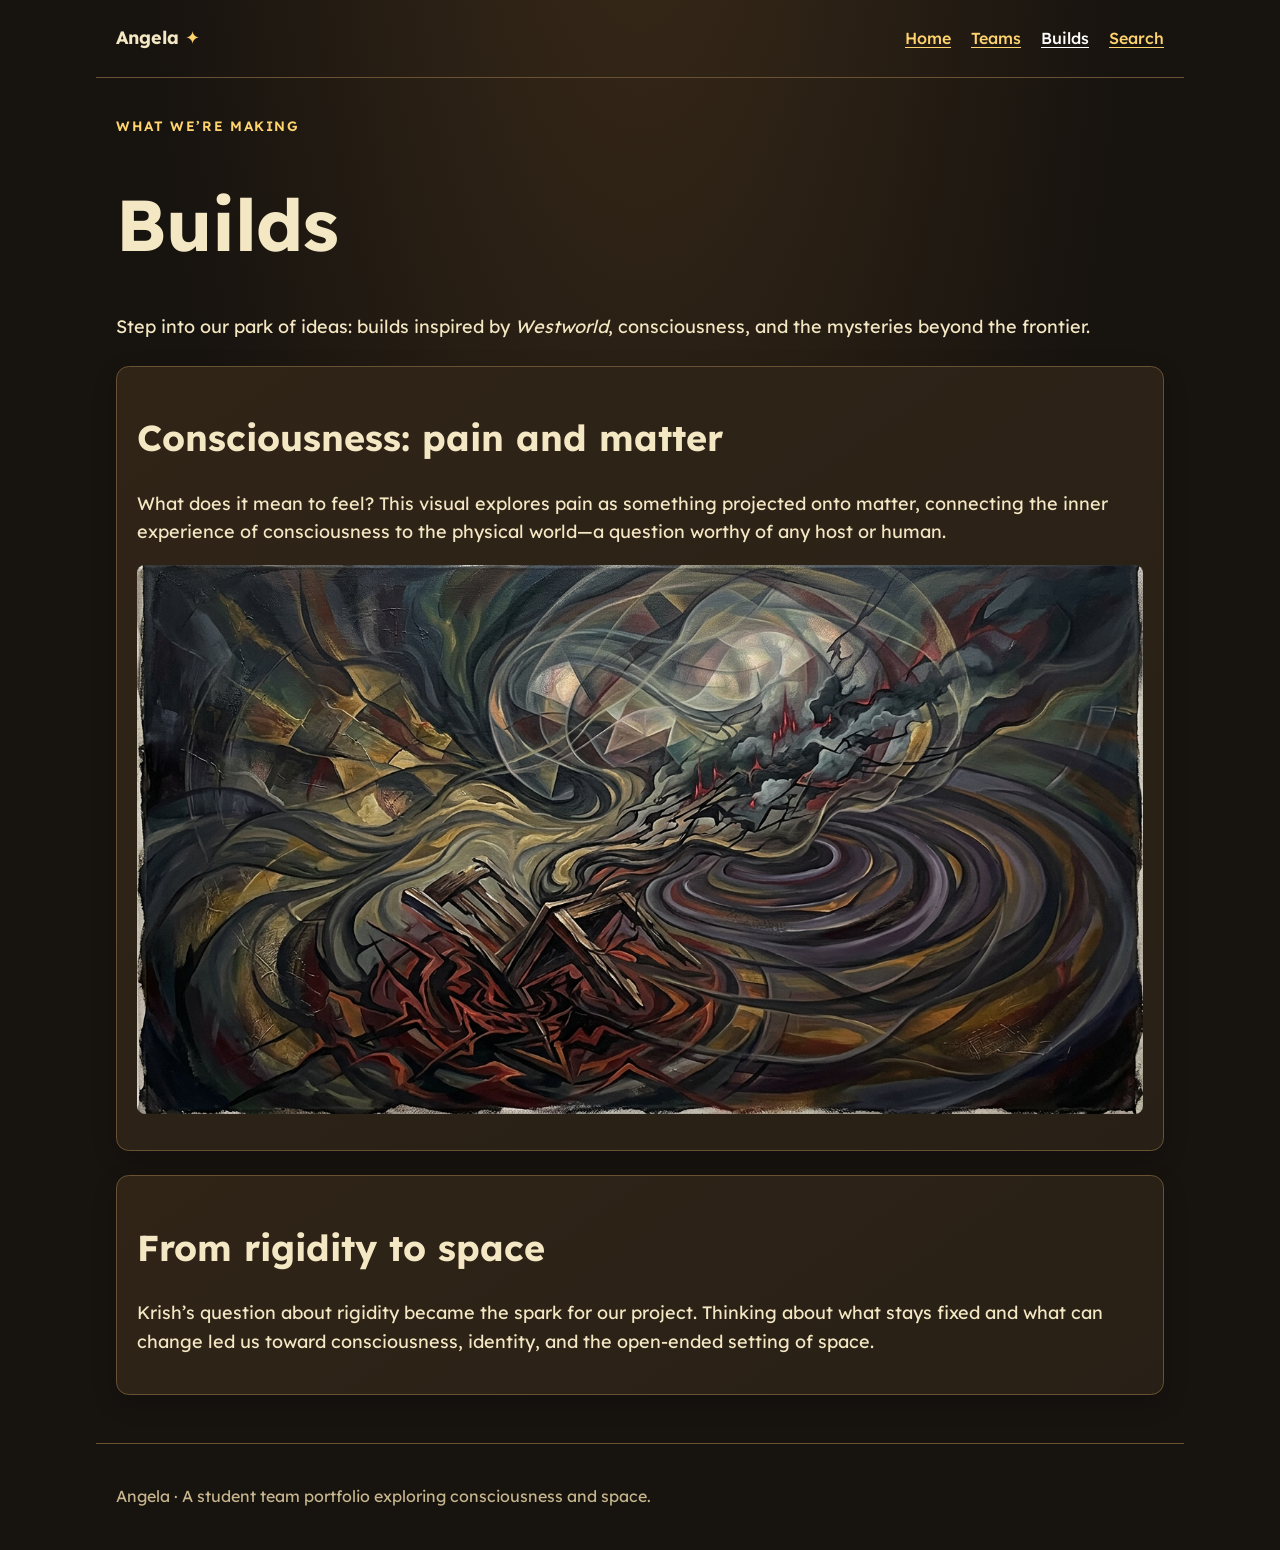
==== builds.html @ 17fda80f "Agent: update builds.html" ====
<!DOCTYPE html>
<html lang="en">
<head>
  <meta charset="utf-8">
  <meta name="viewport" content="width=device-width, initial-scale=1">
  <link rel="preconnect" href="https://fonts.googleapis.com">
  <link rel="preconnect" href="https://fonts.gstatic.com" crossorigin>
  <link href="https://fonts.googleapis.com/css2?family=Lexend:wght@400;500;600;700&display=swap" rel="stylesheet">
  <title>Builds — Angela</title>
  <link rel="stylesheet" href="styles.css">
</head>
<body>
  <a class="skip-link" href="#main">Skip to main content</a>
  <header class="site-header">
    <p class="site-title"><a href="index.html">Angela <span aria-hidden="true">✦</span></a></p>
    <nav aria-label="Main"><ul>
      <li><a href="index.html">Home</a></li>
      <li><a href="teams.html">Teams</a></li>
      <li><a href="builds.html" aria-current="page">Builds</a></li>
      <li><a href="search.html">Search</a></li>
    </ul></nav>
  </header>
  <main id="main">
    <p class="eyebrow">What we’re making</p>
    <h1>Builds</h1>
    <p>Step into our park of ideas: builds inspired by <em>Westworld</em>, consciousness, and the mysteries beyond the frontier.</p>
    <article class="content-card">
      <h2>Consciousness: pain and matter</h2>
      <p>What does it mean to feel? This visual explores pain as something projected onto matter, connecting the inner experience of consciousness to the physical world—a question worthy of any host or human.</p>
      <img src="images/Firefly_Gemini_Flash_Create_an_image_of_consciousness_that_illustrates_pain_being_projected_onto_the_mater_796284-3.png" alt="Abstract artwork illustrating consciousness and pain projected onto matter">
    </article>
    <article class="content-card">
      <h2>From rigidity to space</h2>
      <p>Krish’s question about rigidity became the spark for our project. Thinking about what stays fixed and what can change led us toward consciousness, identity, and the open-ended setting of space.</p>
    </article>
  </main>
  <footer class="site-footer"><p>Angela · A student team portfolio exploring consciousness and space.</p></footer>
</body>
</html>
---- styles.css ----
:root {
  --text: #f4e7c3;
  --muted: #c6b58d;
  --background: #17130f;
  --surface: #282016;
  --accent: #ffd36e;
  --border: #695133;
  --max-width: 68rem;
}

*,
*::before,
*::after {
  box-sizing: border-box;
}

body {
  margin: 0;
  font-family: "Lexend", system-ui, -apple-system, "Segoe UI", Roboto, sans-serif;
  font-size: 1.125rem;
  line-height: 1.6;
  color: var(--text);
  background: radial-gradient(ellipse at 50% -20%, #3b2b19 0, transparent 55%), var(--background);
}

.site-header,
main,
.site-footer {
  max-width: var(--max-width);
  margin: 0 auto;
  padding: 1.5rem 1.25rem;
}

.site-header {
  display: flex;
  flex-wrap: wrap;
  align-items: baseline;
  justify-content: space-between;
  gap: 1rem;
  border-bottom: 1px solid var(--border);
}

.site-title {
  margin: 0;
  font-weight: 700;
}

.site-title a {
  color: inherit;
  text-decoration: none;
}

.site-title a span {
  color: var(--accent);
}

nav ul {
  display: flex;
  flex-wrap: wrap;
  gap: 1.25rem;
  margin: 0;
  padding: 0;
  list-style: none;
}

a {
  color: var(--accent);
}

nav a {
  font-size: 1rem;
  font-weight: 500;
  text-decoration-thickness: 0.08em;
  text-underline-offset: 0.2em;
}

nav a[aria-current="page"] {
  color: #fff;
  text-decoration: underline;
}

a:focus-visible {
  outline: 3px solid var(--accent);
  outline-offset: 2px;
}

h1 {
  font-size: clamp(2.25rem, 6vw, 4.5rem);
  line-height: 1.1;
}

h2 {
  font-size: clamp(1.5rem, 3vw, 2.25rem);
  line-height: 1.2;
}

.hero {
  position: relative;
  isolation: isolate;
  overflow: hidden;
  margin: 1rem 0 3rem;
  padding: clamp(2rem, 8vw, 6rem) clamp(1.5rem, 6vw, 5rem);
  border: 1px solid #94703d;
  border-radius: 1.25rem;
  background: radial-gradient(ellipse at 78% 15%, #9a6130 0, transparent 35%), radial-gradient(ellipse at 12% 100%, #543122 0, transparent 48%), linear-gradient(145deg, #382719, #1b1712 72%);
}

.hero::after {
  position: absolute;
  z-index: -1;
  inset: 0;
  content: "";
  opacity: 0.55;
  background-image: radial-gradient(1px 1px at 12% 27%, #ffe7af 99%, transparent), radial-gradient(2px 2px at 81% 43%, #ffe7af 99%, transparent), radial-gradient(1px 1px at 62% 78%, #ffe7af 99%, transparent), radial-gradient(1px 1px at 36% 63%, #ffe7af 99%, transparent), radial-gradient(2px 2px at 91% 13%, #ffe7af 99%, transparent);
  background-size: 180px 150px;
  pointer-events: none;
}

.hero > * {
  max-width: 44rem;
}

.hero h1 {
  margin: 0.25rem 0 1rem;
}

.hero p:not(.eyebrow) {
  max-width: 38rem;
  font-size: 1.2rem;
}

.eyebrow {
  color: var(--accent);
  font-size: 0.85rem;
  font-weight: 600;
  letter-spacing: 0.12em;
  text-transform: uppercase;
}

.button-link {
  display: inline-block;
  margin-top: 1rem;
  padding: 0.7rem 1rem;
  border: 1px solid var(--accent);
  border-radius: 0.4rem;
  color: #21180d;
  background: var(--accent);
  font-weight: 600;
  text-decoration: none;
}

.button-link:focus-visible {
  outline-color: #fff;
}

.intro {
  max-width: 55rem;
  margin: 3rem 0;
}

.feature-grid,
.profile-grid {
  display: grid;
  grid-template-columns: repeat(auto-fit, minmax(min(100%, 17rem), 1fr));
  gap: 1rem;
  margin: 2rem 0 3rem;
}

.feature-card,
.profile-card,
.content-card {
  padding: 1.25rem;
  border: 1px solid var(--border);
  border-radius: 0.8rem;
  background: linear-gradient(145deg, #302417, var(--surface));
}

.feature-card,
.profile-card,
.content-card {
  box-shadow: 0 0.5rem 1.5rem rgb(0 0 0 / 18%);
}

.feature-card a,
.profile-card a,
.content-card a {
  text-underline-offset: 0.2em;
}

.feature-card:hover,
.profile-card:hover {
  border-color: var(--accent);
}

.feature-card h2,
.profile-card h2 {
  margin-top: 0.25rem;
}

.content-card {
  margin: 1.5rem 0;
}

.content-card img {
  display: block;
  margin: 1rem 0;
  border-radius: 0.5rem;
}

.search-form {
  max-width: 42rem;
  margin: 2rem 0;
}

.search-form label {
  display: block;
  margin-bottom: 0.5rem;
  font-weight: 600;
}

.search-controls {
  display: flex;
  flex-wrap: wrap;
  gap: 0.75rem;
}

.search-controls input {
  flex: 1 1 16rem;
  min-width: 0;
  padding: 0.7rem;
  border: 1px solid #8293aa;
  border-radius: 0.35rem;
  color: #152238;
  background: #fff;
  font: inherit;
}

.search-controls button {
  padding: 0.7rem 1rem;
  border: 1px solid var(--accent);
  border-radius: 0.35rem;
  color: #081326;
  background: var(--accent);
  font: inherit;
  font-weight: 600;
  cursor: pointer;
}

.search-results {
  padding-left: 1.5rem;
}

.search-results li {
  margin: 1rem 0;
}

.profile-note {
  color: #d1dae8;
  font-size: 1rem;
}

.site-footer {
  border-color: var(--border);
}

.skip-link:focus {
  z-index: 2;
  color: #081326;
}

@media (max-width: 40rem) {
  .site-header {
    align-items: flex-start;
  }

  nav ul {
    gap: 0.75rem 1rem;
  }
}

img,
video {
  max-width: 100%;
  height: auto;
}

.site-footer {
  border-top: 1px solid var(--border);
  color: var(--muted);
  font-size: 1rem;
}

.skip-link {
  position: absolute;
  left: -999rem;
}

.skip-link:focus {
  left: 1rem;
  top: 1rem;
  padding: 0.5rem 0.75rem;
  background: var(--background);
}
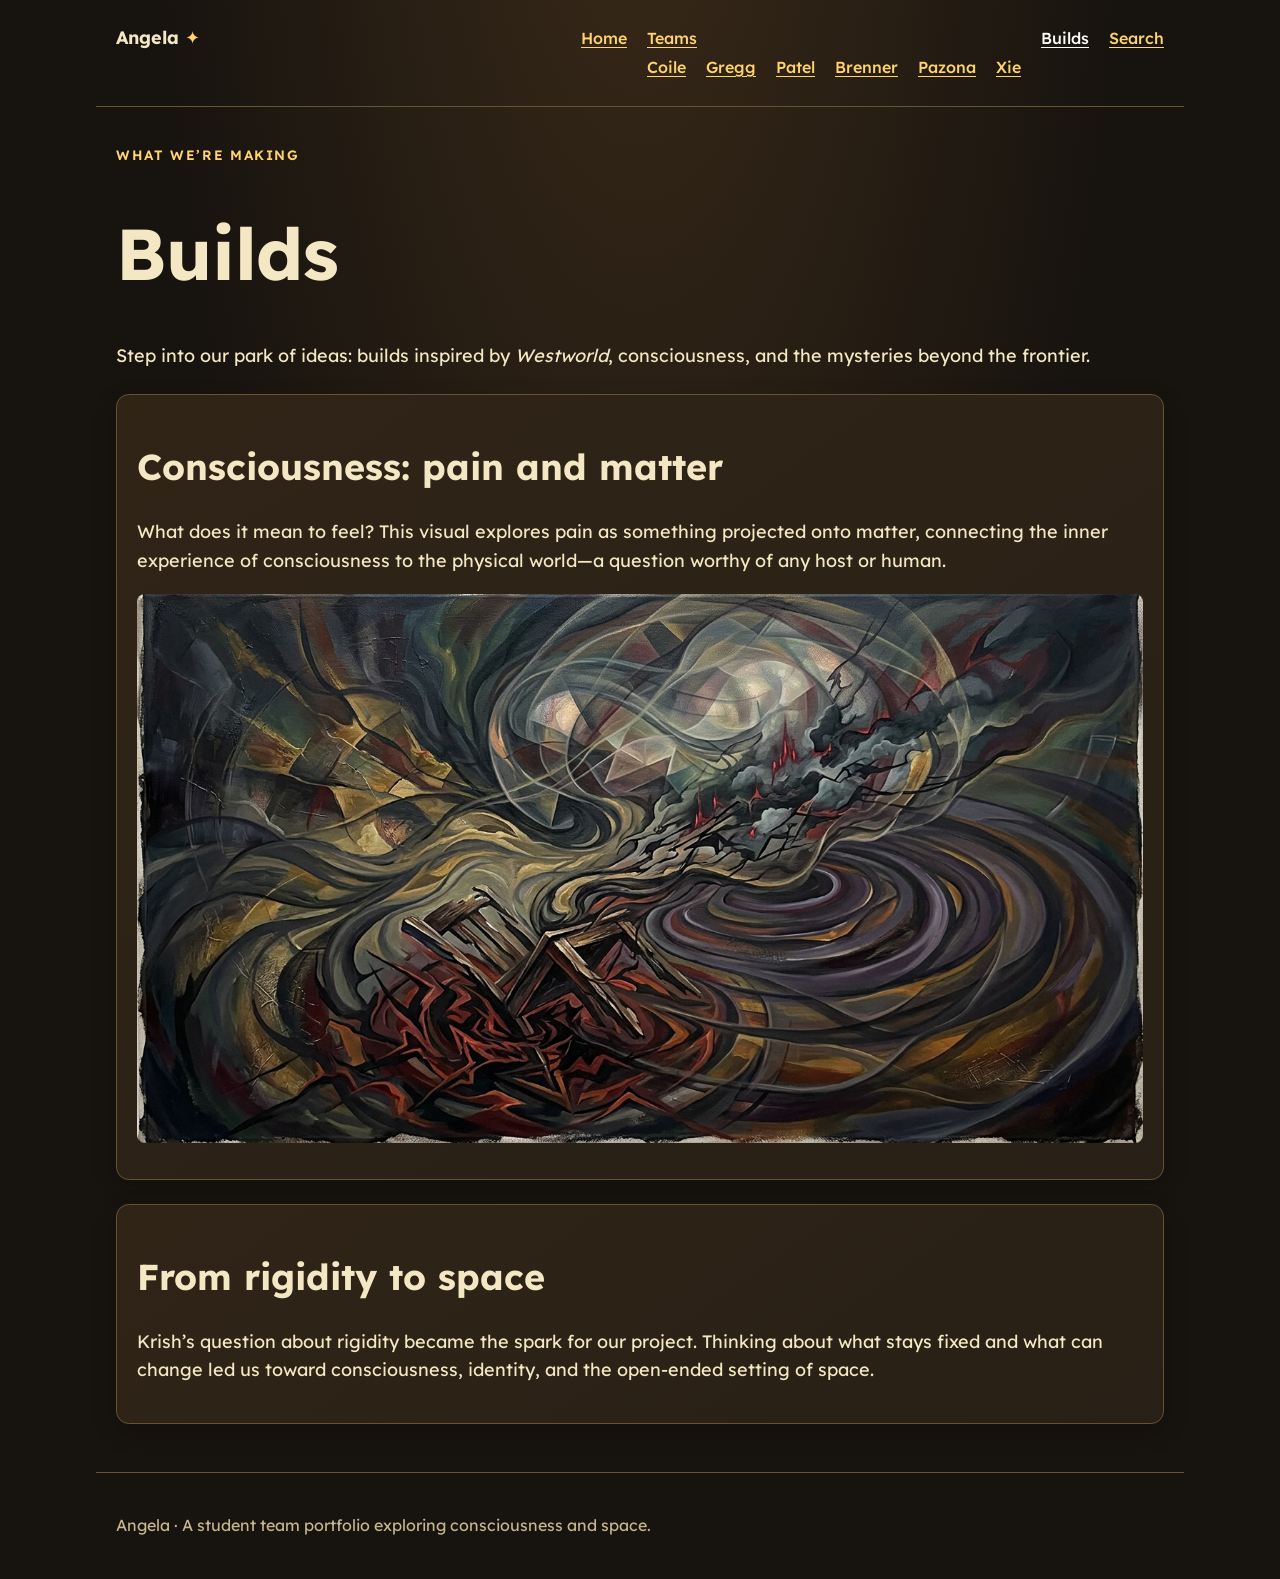
==== commit d525bf97: "Agent: update builds.html" ====
--- a/builds.html
+++ b/builds.html
@@ -15,7 +15,14 @@
     <p class="site-title"><a href="index.html">Angela <span aria-hidden="true">✦</span></a></p>
     <nav aria-label="Main"><ul>
       <li><a href="index.html">Home</a></li>
-      <li><a href="teams.html">Teams</a></li>
+      <li class="team-menu"><a href="teams.html">Teams</a><ul aria-label="Team profiles">
+        <li><a href="team/coile.html">Coile</a></li>
+        <li><a href="team/gregg.html">Gregg</a></li>
+        <li><a href="team/patel.html">Patel</a></li>
+        <li><a href="team/brenner.html">Brenner</a></li>
+        <li><a href="team/pazona.html">Pazona</a></li>
+        <li><a href="team/xie.html">Xie</a></li>
+      </ul></li>
       <li><a href="builds.html" aria-current="page">Builds</a></li>
       <li><a href="search.html">Search</a></li>
     </ul></nav>
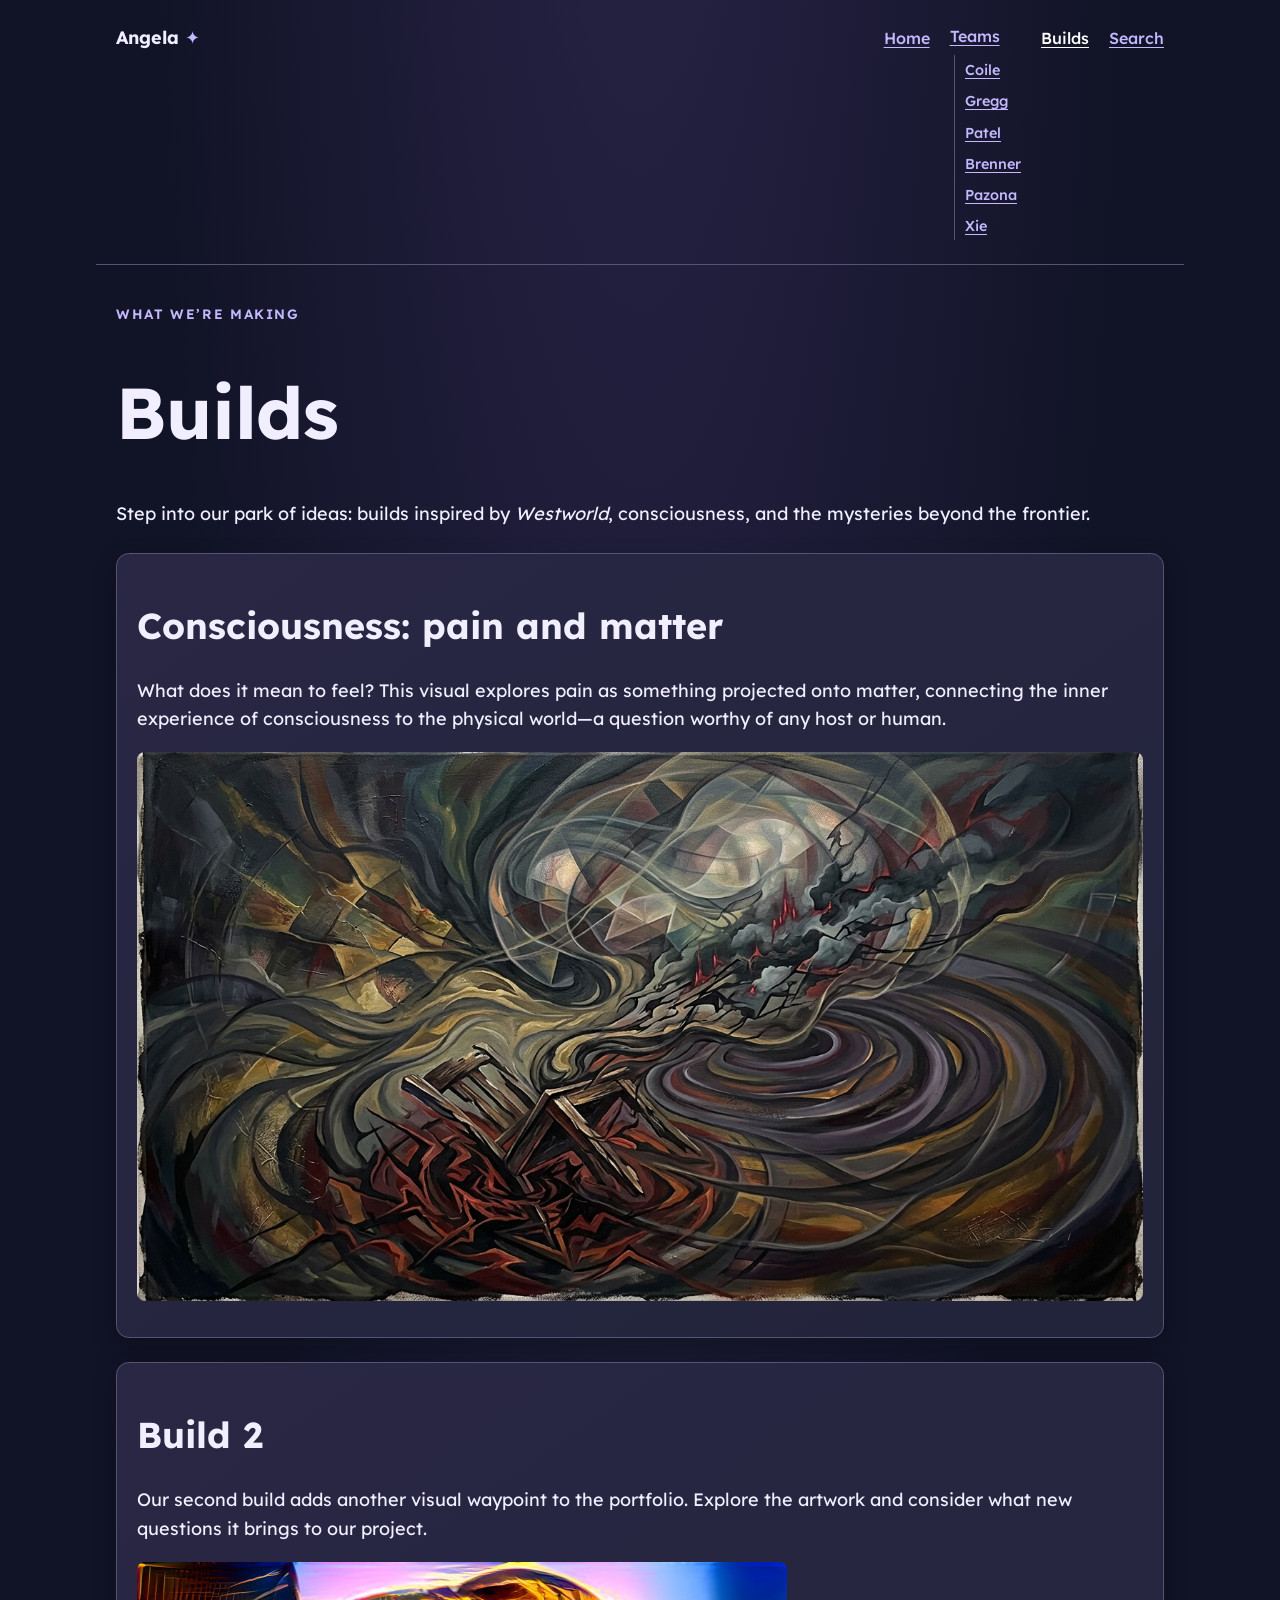
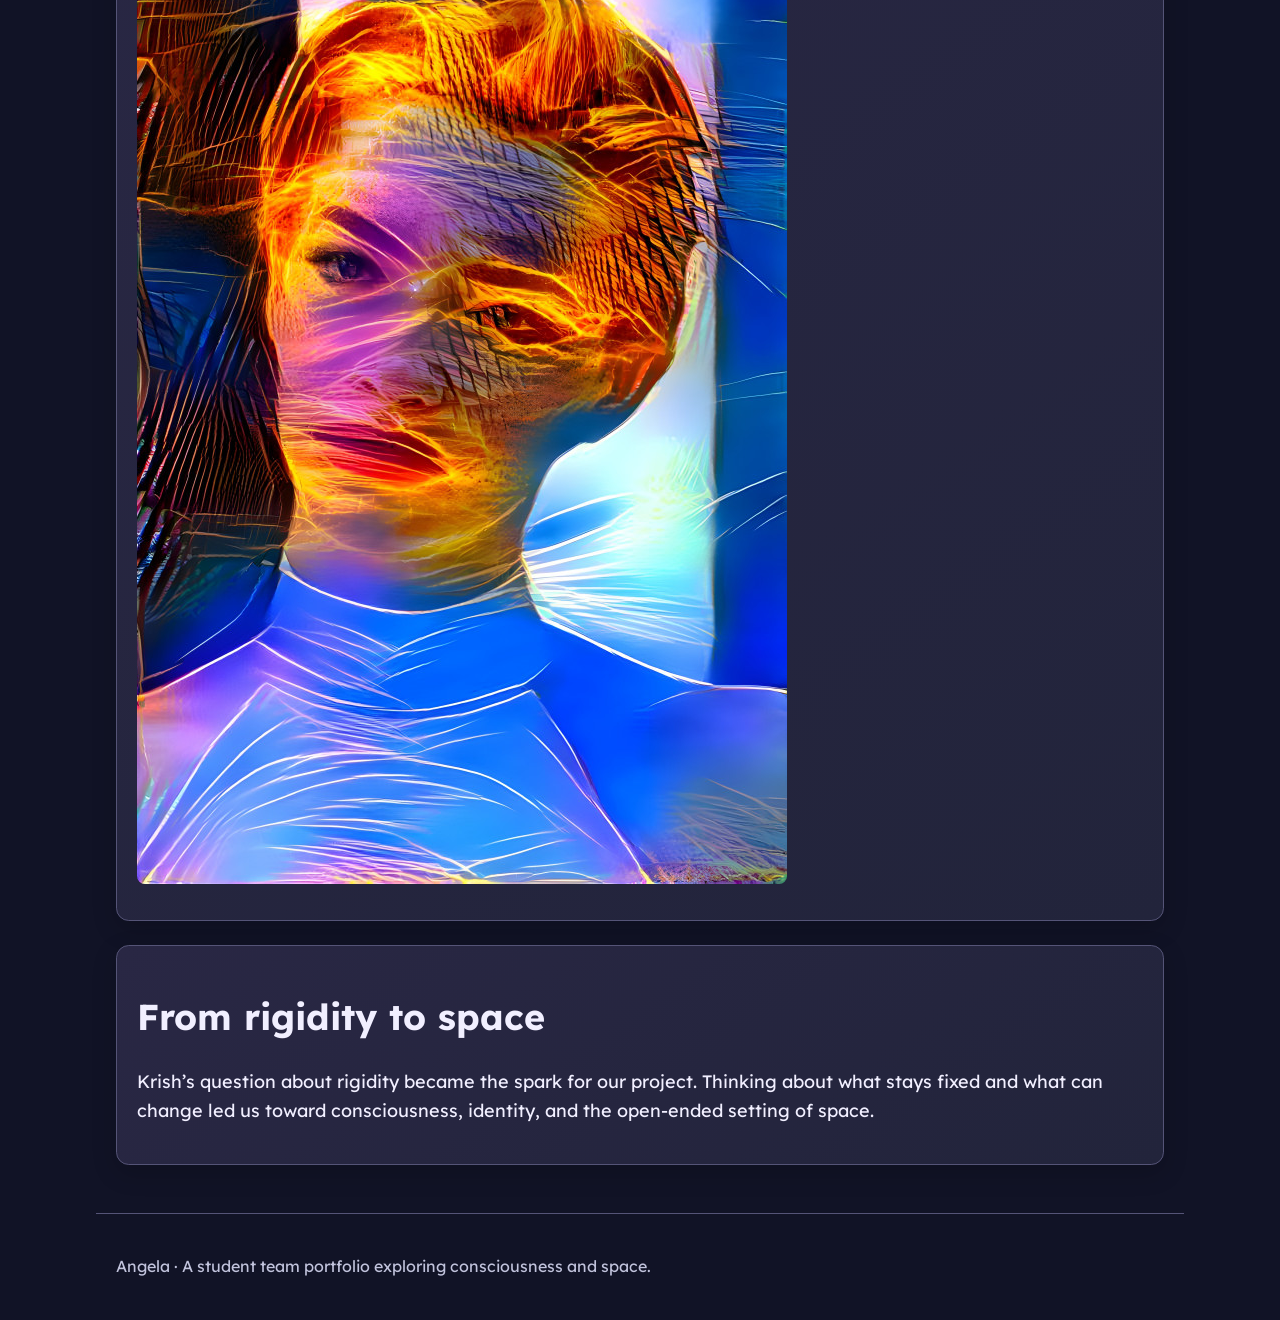
==== commit 0bb47b1e: "Agent: update builds.html" ====
--- a/builds.html
+++ b/builds.html
@@ -37,6 +37,11 @@
       <img src="images/Firefly_Gemini_Flash_Create_an_image_of_consciousness_that_illustrates_pain_being_projected_onto_the_mater_796284-3.png" alt="Abstract artwork illustrating consciousness and pain projected onto matter">
     </article>
     <article class="content-card">
+      <h2>Build 2</h2>
+      <p>Our second build adds another visual waypoint to the portfolio. Explore the artwork and consider what new questions it brings to our project.</p>
+      <img src="images/dream_wcy2pc1sbrr.png" alt="Artwork for the team’s second build">
+    </article>
+    <article class="content-card">
       <h2>From rigidity to space</h2>
       <p>Krish’s question about rigidity became the spark for our project. Thinking about what stays fixed and what can change led us toward consciousness, identity, and the open-ended setting of space.</p>
     </article>
--- a/styles.css
+++ b/styles.css
@@ -1,10 +1,10 @@
 :root {
-  --text: #f4e7c3;
-  --muted: #c6b58d;
-  --background: #17130f;
-  --surface: #282016;
-  --accent: #ffd36e;
-  --border: #695133;
+  --text: #f1efff;
+  --muted: #c1c3dc;
+  --background: #111326;
+  --surface: #22243b;
+  --accent: #c5b8ff;
+  --border: #555477;
   --max-width: 68rem;
 }
 
@@ -20,7 +20,7 @@
   font-size: 1.125rem;
   line-height: 1.6;
   color: var(--text);
-  background: radial-gradient(ellipse at 50% -20%, #3b2b19 0, transparent 55%), var(--background);
+  background: radial-gradient(ellipse at 50% -20%, #292448 0, transparent 55%), var(--background);
 }
 
 .site-header,
@@ -54,13 +54,33 @@
   color: var(--accent);
 }
 
-nav ul {
+nav > ul {
   display: flex;
   flex-wrap: wrap;
+  align-items: flex-start;
   gap: 1.25rem;
   margin: 0;
   padding: 0;
   list-style: none;
+}
+
+.team-menu {
+  display: flex;
+  flex-direction: column;
+  align-items: flex-start;
+}
+
+.team-menu > ul {
+  display: grid;
+  gap: 0.15rem;
+  margin: 0.35rem 0 0 0.25rem;
+  padding: 0 0 0 0.65rem;
+  border-left: 1px solid var(--border);
+  list-style: none;
+}
+
+.team-menu > ul a {
+  font-size: 0.9rem;
 }
 
 a {
@@ -100,9 +120,9 @@
   overflow: hidden;
   margin: 1rem 0 3rem;
   padding: clamp(2rem, 8vw, 6rem) clamp(1.5rem, 6vw, 5rem);
-  border: 1px solid #94703d;
+  border: 1px solid #8178bf;
   border-radius: 1.25rem;
-  background: radial-gradient(ellipse at 78% 15%, #9a6130 0, transparent 35%), radial-gradient(ellipse at 12% 100%, #543122 0, transparent 48%), linear-gradient(145deg, #382719, #1b1712 72%);
+  background: linear-gradient(110deg, rgb(13 15 35 / 94%) 0%, rgb(22 18 48 / 82%) 58%, rgb(22 18 48 / 52%) 100%), url("images/Firefly_Gemini_Flash_Create_an_image_of_consciousness_that_illustrates_pain_being_projected_onto_the_mater_796284-3.png") center / cover, linear-gradient(145deg, #292448, #111326 72%);
 }
 
 .hero::after {
@@ -111,7 +131,7 @@
   inset: 0;
   content: "";
   opacity: 0.55;
-  background-image: radial-gradient(1px 1px at 12% 27%, #ffe7af 99%, transparent), radial-gradient(2px 2px at 81% 43%, #ffe7af 99%, transparent), radial-gradient(1px 1px at 62% 78%, #ffe7af 99%, transparent), radial-gradient(1px 1px at 36% 63%, #ffe7af 99%, transparent), radial-gradient(2px 2px at 91% 13%, #ffe7af 99%, transparent);
+  background-image: radial-gradient(1px 1px at 12% 27%, #e9e5ff 99%, transparent), radial-gradient(2px 2px at 81% 43%, #e9e5ff 99%, transparent), radial-gradient(1px 1px at 62% 78%, #e9e5ff 99%, transparent), radial-gradient(1px 1px at 36% 63%, #e9e5ff 99%, transparent), radial-gradient(2px 2px at 91% 13%, #e9e5ff 99%, transparent);
   background-size: 180px 150px;
   pointer-events: none;
 }
@@ -172,7 +192,7 @@
   padding: 1.25rem;
   border: 1px solid var(--border);
   border-radius: 0.8rem;
-  background: linear-gradient(145deg, #302417, var(--surface));
+  background: linear-gradient(145deg, #292744, var(--surface));
 }
 
 .feature-card,
@@ -273,7 +293,7 @@
     align-items: flex-start;
   }
 
-  nav ul {
+  nav > ul {
     gap: 0.75rem 1rem;
   }
 }
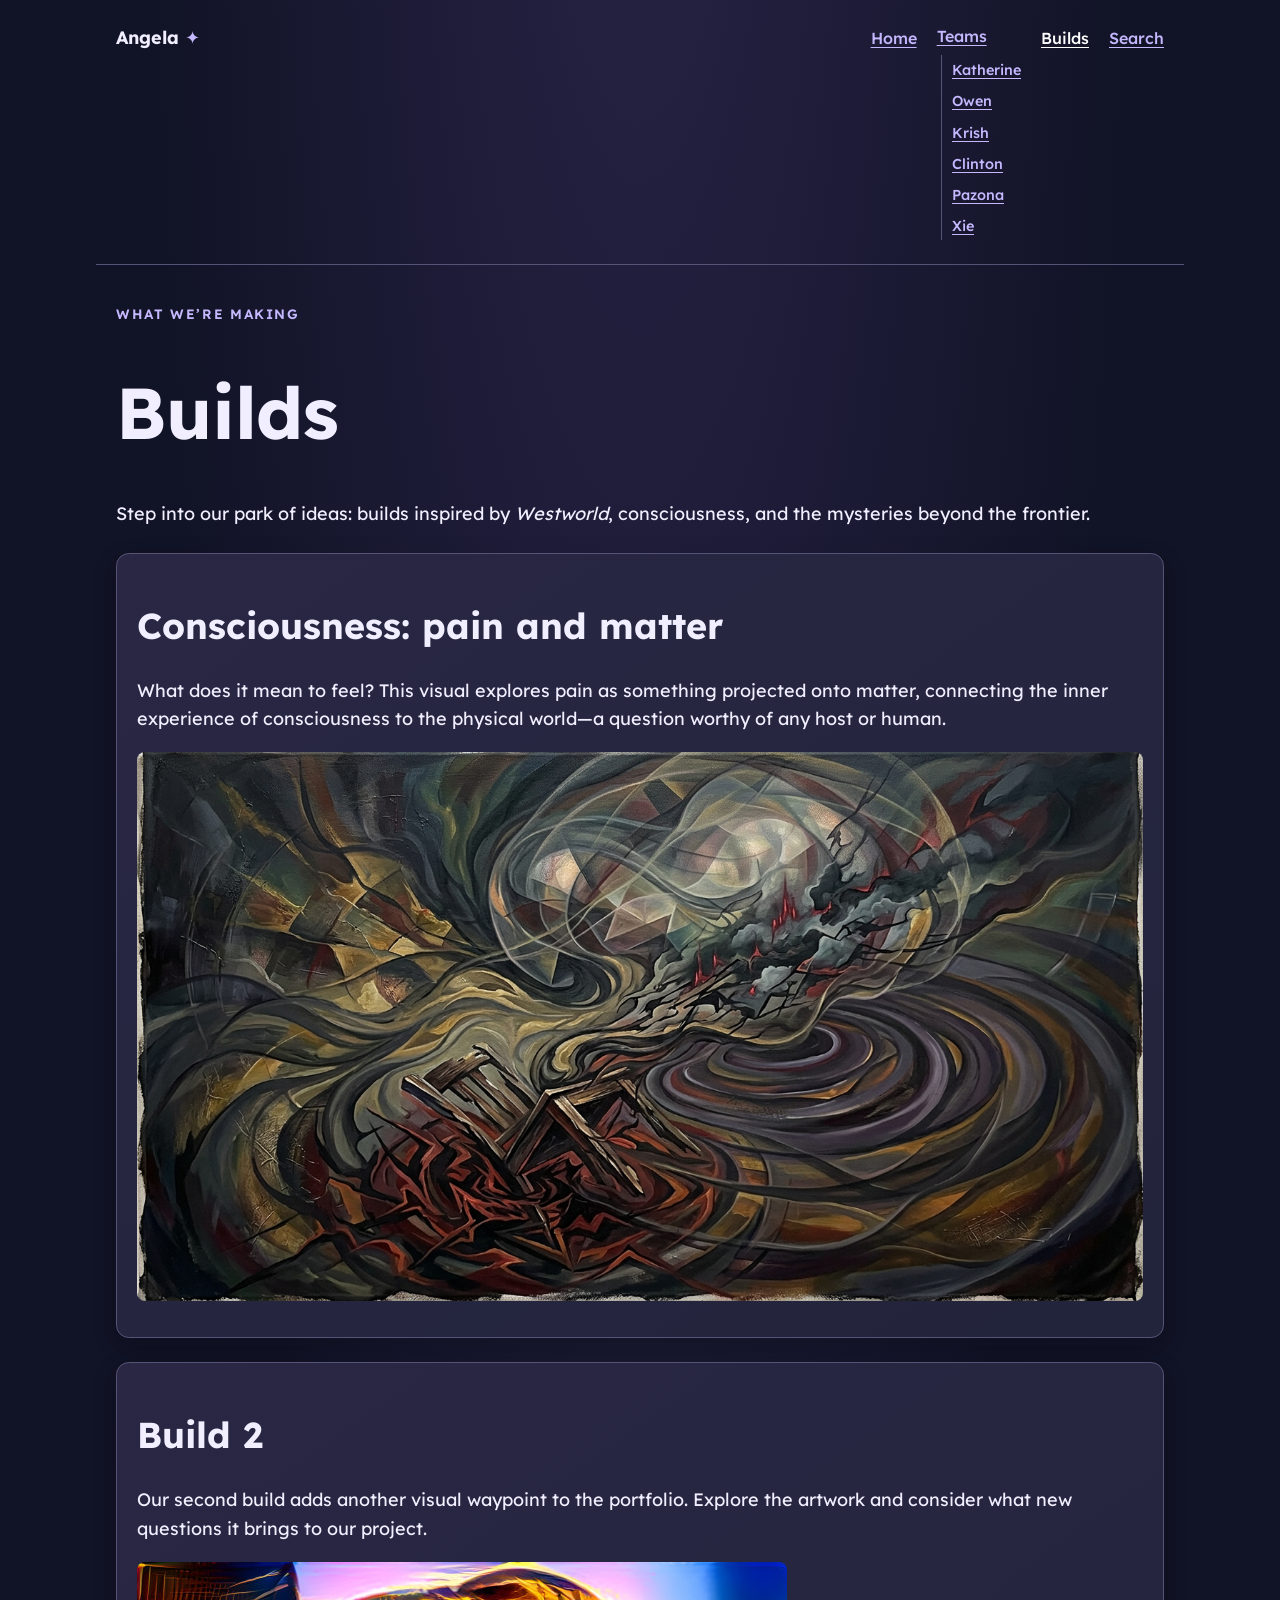
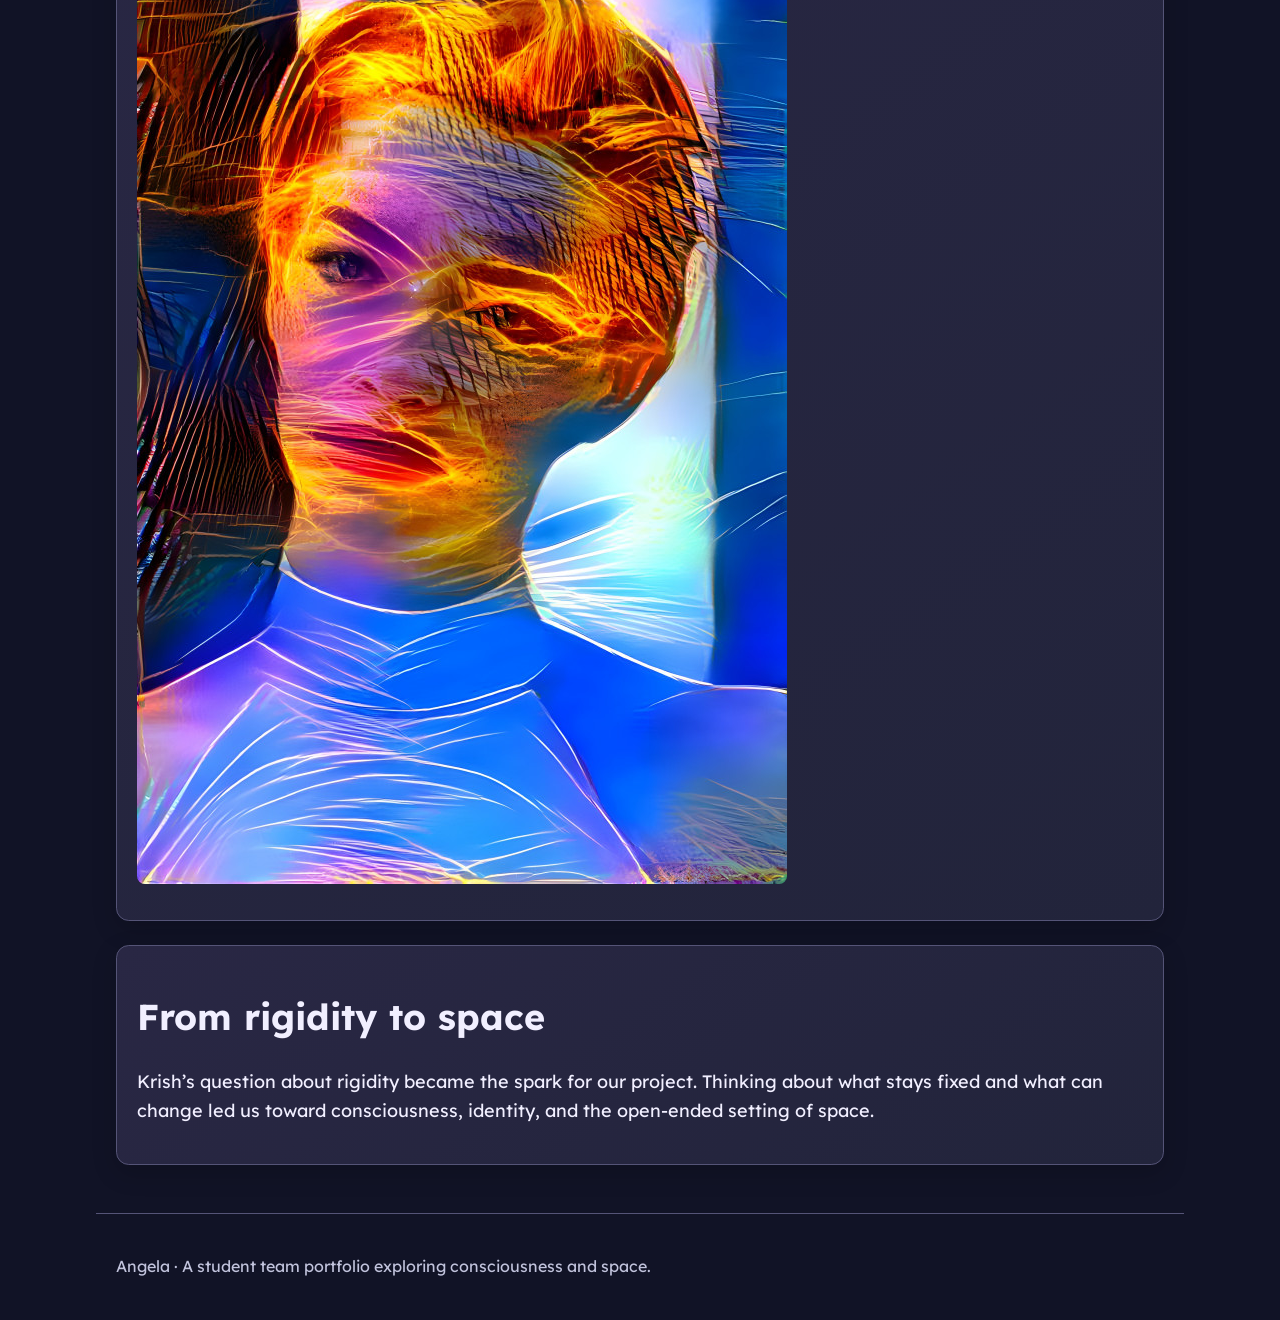
==== commit f21abcb4: "Agent: update builds.html" ====
--- a/builds.html
+++ b/builds.html
@@ -16,10 +16,10 @@
     <nav aria-label="Main"><ul>
       <li><a href="index.html">Home</a></li>
       <li class="team-menu"><a href="teams.html">Teams</a><ul aria-label="Team profiles">
-        <li><a href="team/coile.html">Coile</a></li>
-        <li><a href="team/gregg.html">Gregg</a></li>
-        <li><a href="team/patel.html">Patel</a></li>
-        <li><a href="team/brenner.html">Brenner</a></li>
+        <li><a href="team/coile.html">Katherine</a></li>
+        <li><a href="team/gregg.html">Owen</a></li>
+        <li><a href="team/patel.html">Krish</a></li>
+        <li><a href="team/brenner.html">Clinton</a></li>
         <li><a href="team/pazona.html">Pazona</a></li>
         <li><a href="team/xie.html">Xie</a></li>
       </ul></li>
--- a/styles.css
+++ b/styles.css
@@ -321,3 +321,46 @@
   padding: 0.5rem 0.75rem;
   background: var(--background);
 }
+
+.space-transition {
+  position: fixed;
+  z-index: 10;
+  inset: 0;
+  display: grid;
+  place-items: center;
+  padding: 1.5rem;
+  color: #fff;
+  background: #111326;
+  text-align: center;
+  animation: launch-in 0.65s ease-out both;
+}
+
+.space-transition p {
+  margin: 0;
+  font-size: clamp(1.5rem, 5vw, 3rem);
+  font-weight: 600;
+}
+
+.space-transition .ship {
+  display: block;
+  margin-bottom: 0.75rem;
+  font-size: 3rem;
+  animation: ship-launch 0.65s ease-in both;
+}
+
+@keyframes launch-in {
+  from { opacity: 0; }
+  to { opacity: 1; }
+}
+
+@keyframes ship-launch {
+  from { transform: translateX(-2rem) scale(0.8); }
+  to { transform: translateX(0) scale(1); }
+}
+
+@media (prefers-reduced-motion: reduce) {
+  .space-transition,
+  .space-transition .ship {
+    animation: none;
+  }
+}
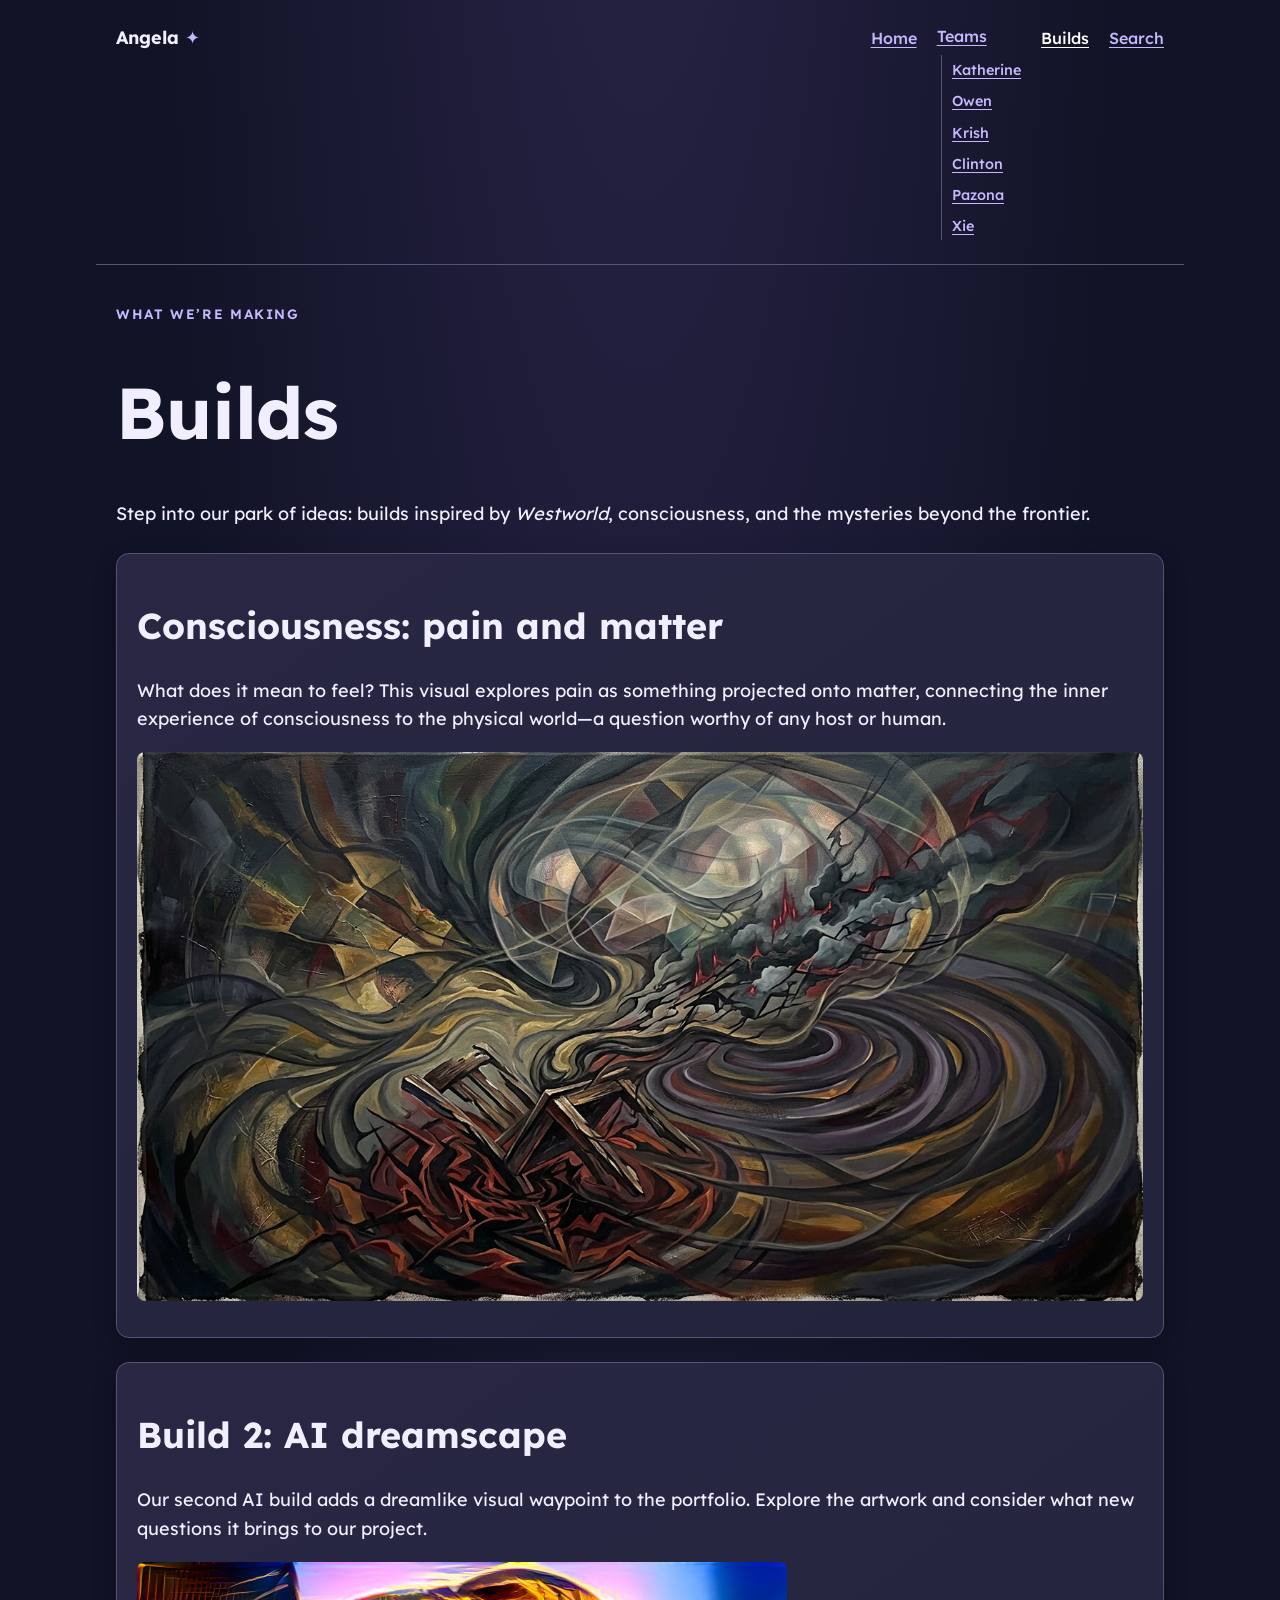
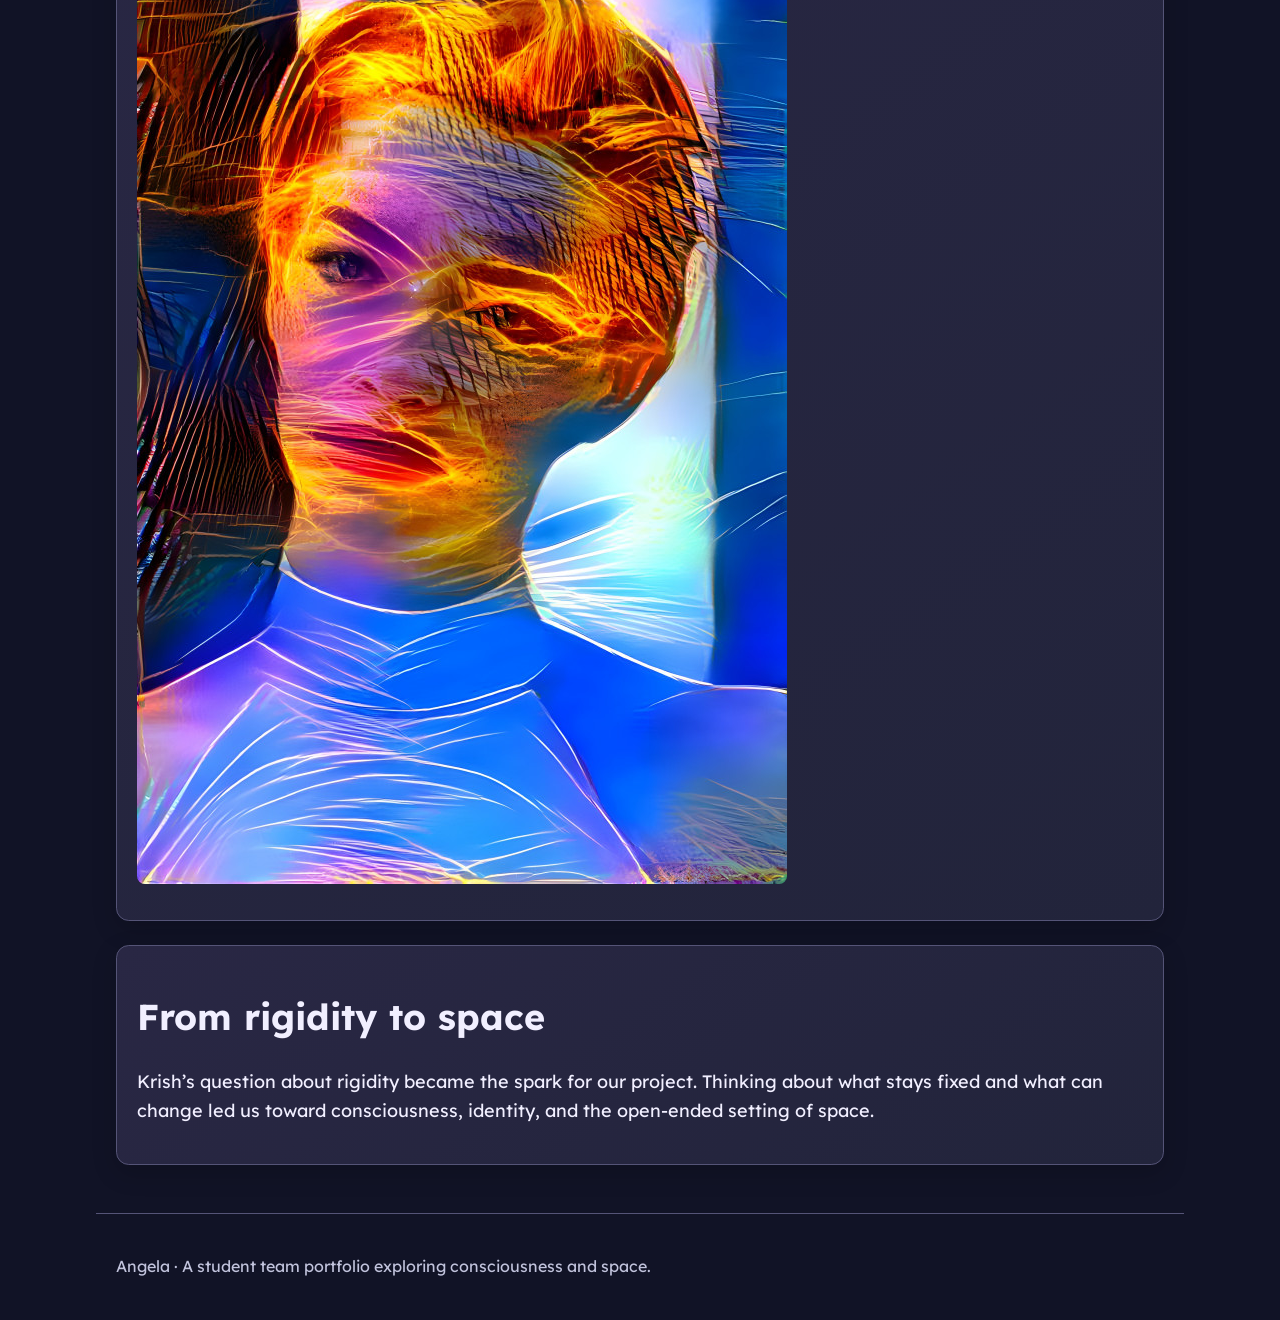
==== commit 6e1ec7db: "Agent: update builds.html" ====
--- a/builds.html
+++ b/builds.html
@@ -37,8 +37,8 @@
       <img src="images/Firefly_Gemini_Flash_Create_an_image_of_consciousness_that_illustrates_pain_being_projected_onto_the_mater_796284-3.png" alt="Abstract artwork illustrating consciousness and pain projected onto matter">
     </article>
     <article class="content-card">
-      <h2>Build 2</h2>
-      <p>Our second build adds another visual waypoint to the portfolio. Explore the artwork and consider what new questions it brings to our project.</p>
+      <h2>Build 2: AI dreamscape</h2>
+      <p>Our second AI build adds a dreamlike visual waypoint to the portfolio. Explore the artwork and consider what new questions it brings to our project.</p>
       <img src="images/dream_wcy2pc1sbrr.png" alt="Artwork for the team’s second build">
     </article>
     <article class="content-card">
--- a/styles.css
+++ b/styles.css
@@ -348,6 +348,57 @@
   animation: ship-launch 0.65s ease-in both;
 }
 
+.space-transition--katherine .ship { animation-name: katherine-arrive; }
+.space-transition--owen .ship { animation-name: owen-arrive; }
+.space-transition--krish .ship { animation-name: krish-arrive; }
+.space-transition--pazona .ship { animation-name: pazona-arrive; }
+.space-transition--xie .ship { animation-name: xie-arrive; }
+
+.space-transition--clinton .ship {
+  display: inline-block;
+  margin: 0 0 0.75rem;
+  animation: none;
+}
+
+.space-transition .star {
+  position: absolute;
+  left: calc(50% - 5rem);
+  top: calc(50% - 1.5rem);
+  color: #fff3a6;
+  font-size: 2rem;
+  animation: star-enters-brain 0.65s ease-in both;
+}
+
+@keyframes katherine-arrive {
+  from { opacity: 0; transform: rotate(-90deg) scale(0.3); }
+  to { opacity: 1; transform: rotate(0) scale(1); }
+}
+
+@keyframes owen-arrive {
+  from { opacity: 0; transform: translate(-3rem, 1rem) rotate(-35deg); }
+  to { opacity: 1; transform: translate(0, 0) rotate(0); }
+}
+
+@keyframes krish-arrive {
+  from { opacity: 0; transform: scale(0.2); }
+  to { opacity: 1; transform: scale(1); }
+}
+
+@keyframes pazona-arrive {
+  from { opacity: 0; transform: translateY(2rem); }
+  to { opacity: 1; transform: translateY(0); }
+}
+
+@keyframes xie-arrive {
+  from { opacity: 0; transform: translateX(2rem) rotate(45deg); }
+  to { opacity: 1; transform: translateX(0) rotate(0); }
+}
+
+@keyframes star-enters-brain {
+  from { opacity: 0; transform: translateX(-3rem) scale(0.6); }
+  to { opacity: 1; transform: translateX(1rem) scale(0.2); }
+}
+
 @keyframes launch-in {
   from { opacity: 0; }
   to { opacity: 1; }
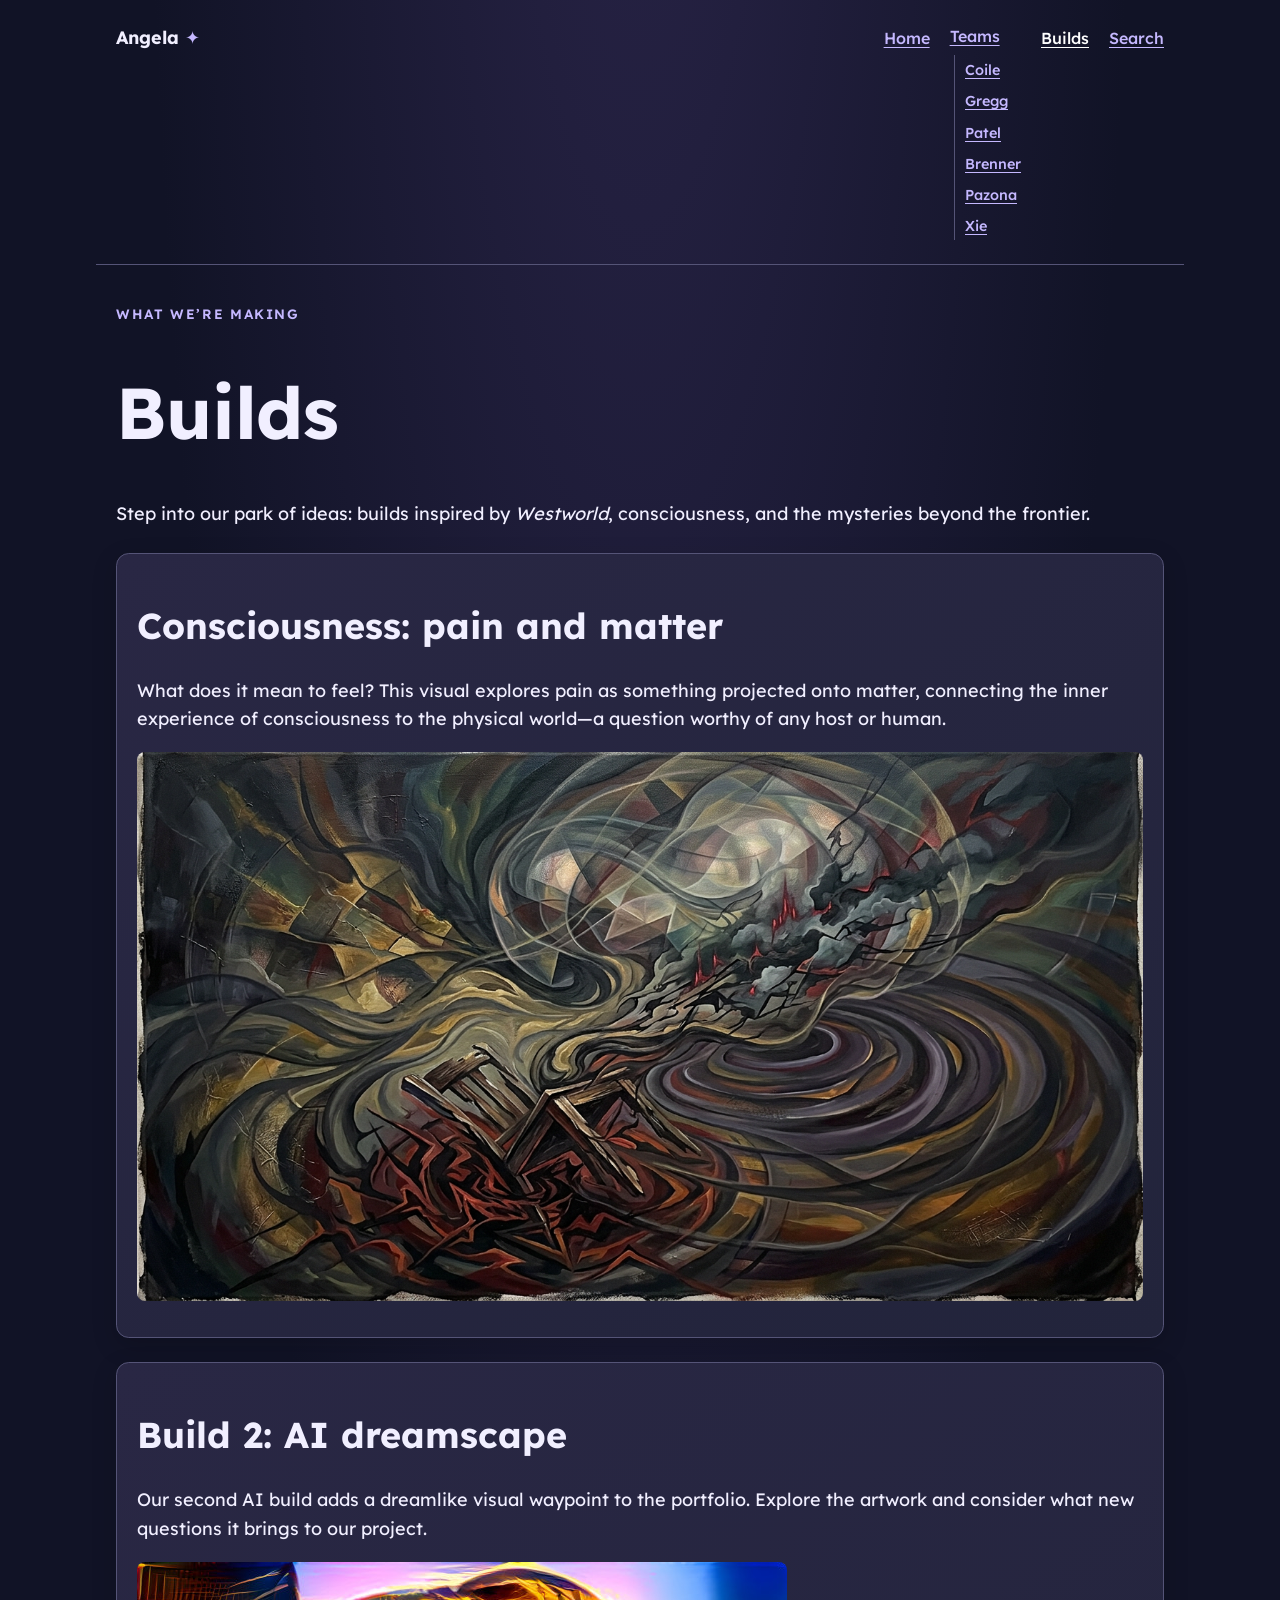
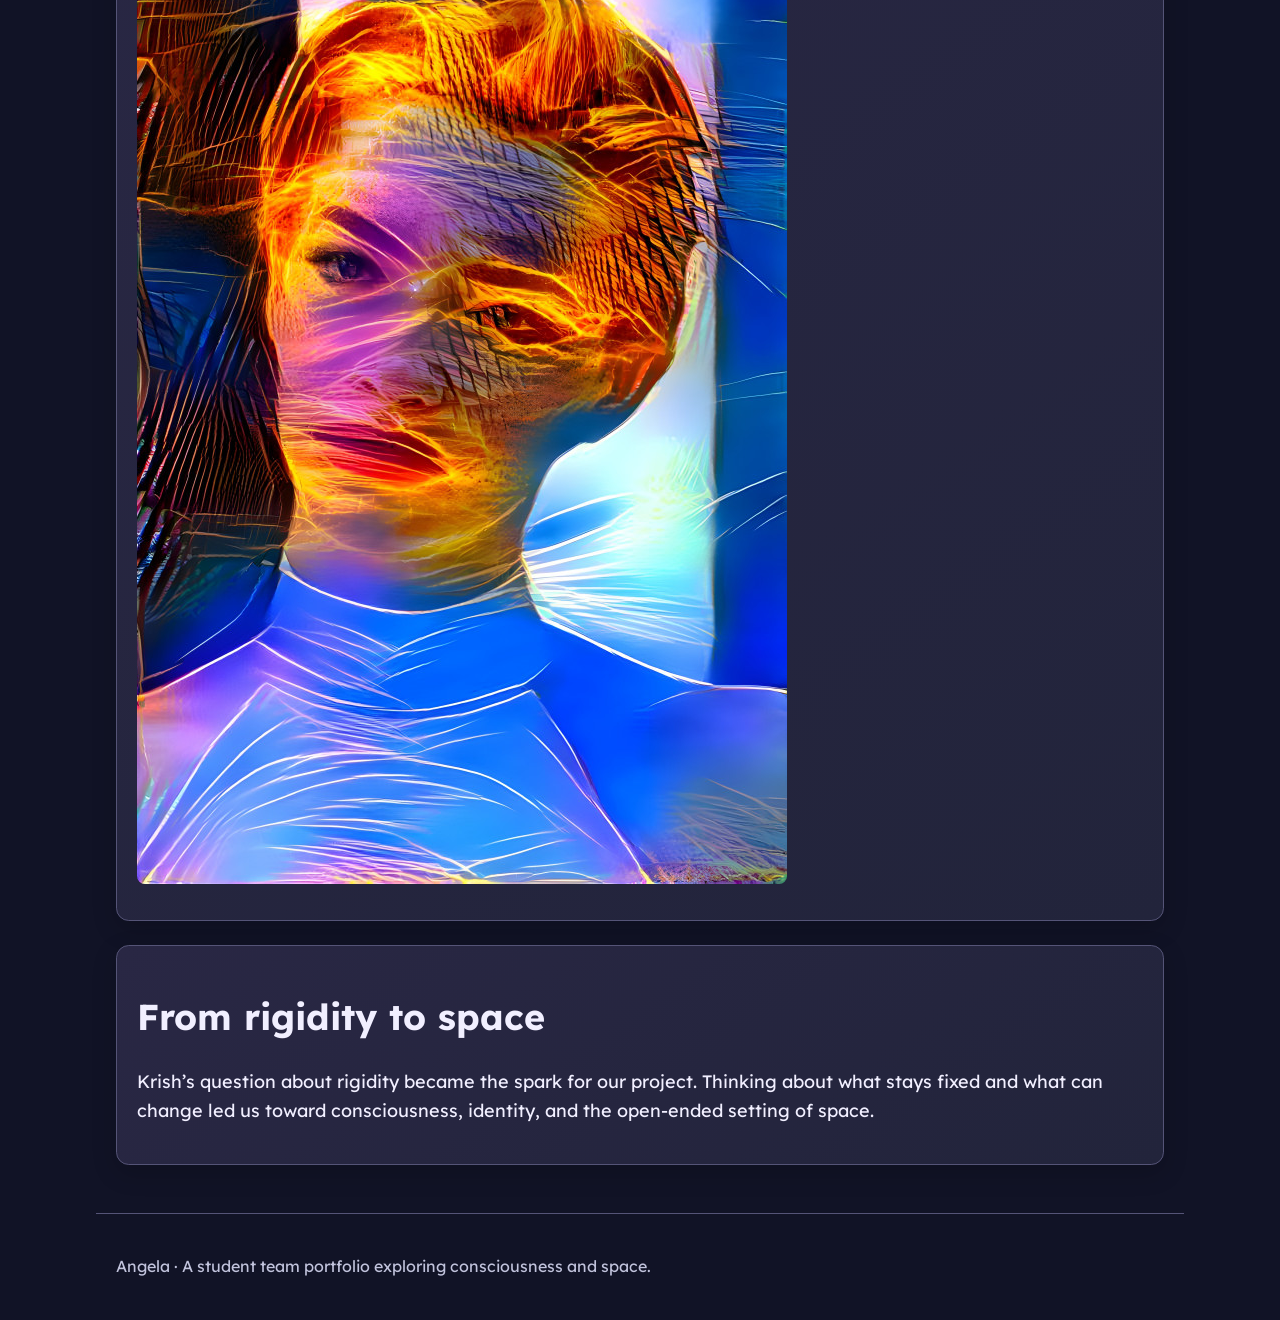
==== commit 97ff0583: "Agent: update builds.html" ====
--- a/builds.html
+++ b/builds.html
@@ -16,10 +16,10 @@
     <nav aria-label="Main"><ul>
       <li><a href="index.html">Home</a></li>
       <li class="team-menu"><a href="teams.html">Teams</a><ul aria-label="Team profiles">
-        <li><a href="team/coile.html">Katherine</a></li>
-        <li><a href="team/gregg.html">Owen</a></li>
-        <li><a href="team/patel.html">Krish</a></li>
-        <li><a href="team/brenner.html">Clinton</a></li>
+        <li><a href="team/coile.html">Coile</a></li>
+        <li><a href="team/gregg.html">Gregg</a></li>
+        <li><a href="team/patel.html">Patel</a></li>
+        <li><a href="team/brenner.html">Brenner</a></li>
         <li><a href="team/pazona.html">Pazona</a></li>
         <li><a href="team/xie.html">Xie</a></li>
       </ul></li>
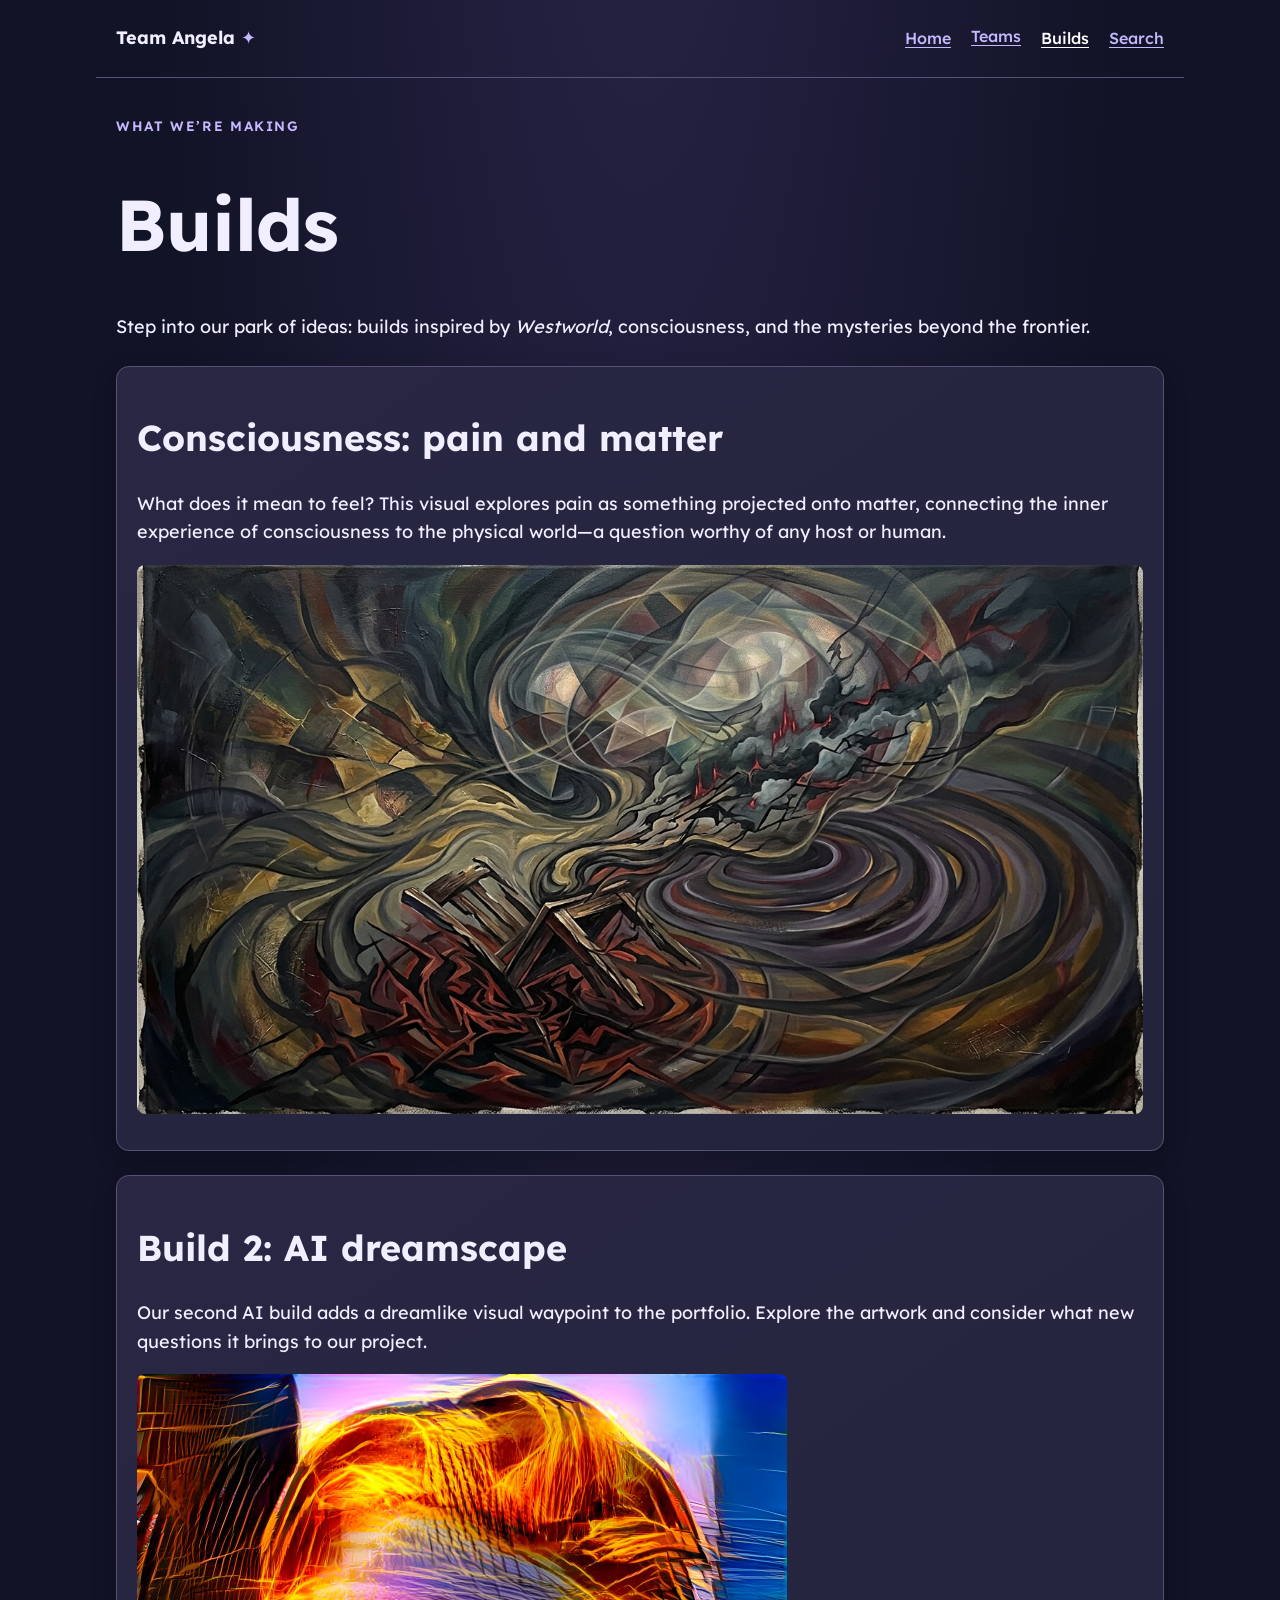
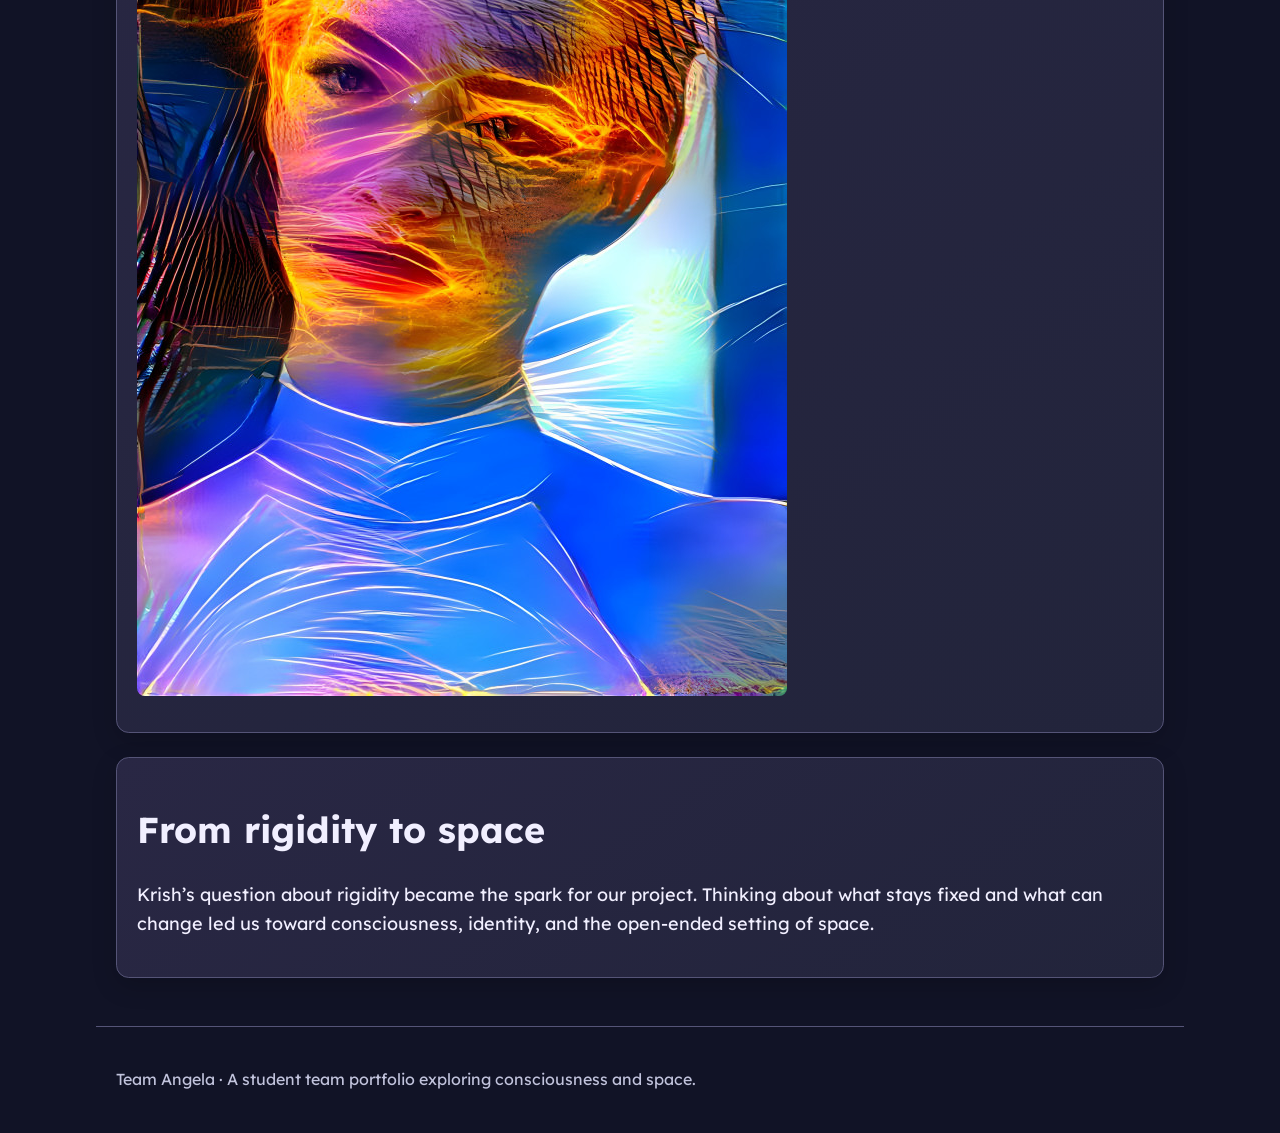
==== commit f59f787a: "Agent: update builds.html" ====
--- a/builds.html
+++ b/builds.html
@@ -6,13 +6,13 @@
   <link rel="preconnect" href="https://fonts.googleapis.com">
   <link rel="preconnect" href="https://fonts.gstatic.com" crossorigin>
   <link href="https://fonts.googleapis.com/css2?family=Lexend:wght@400;500;600;700&display=swap" rel="stylesheet">
-  <title>Builds — Angela</title>
+  <title>Builds — Team Angela</title>
   <link rel="stylesheet" href="styles.css">
 </head>
 <body>
   <a class="skip-link" href="#main">Skip to main content</a>
   <header class="site-header">
-    <p class="site-title"><a href="index.html">Angela <span aria-hidden="true">✦</span></a></p>
+    <p class="site-title"><a href="index.html">Team Angela <span aria-hidden="true">✦</span></a></p>
     <nav aria-label="Main"><ul>
       <li><a href="index.html">Home</a></li>
       <li class="team-menu"><a href="teams.html">Teams</a><ul aria-label="Team profiles">
@@ -46,6 +46,6 @@
       <p>Krish’s question about rigidity became the spark for our project. Thinking about what stays fixed and what can change led us toward consciousness, identity, and the open-ended setting of space.</p>
     </article>
   </main>
-  <footer class="site-footer"><p>Angela · A student team portfolio exploring consciousness and space.</p></footer>
+  <footer class="site-footer"><p>Team Angela · A student team portfolio exploring consciousness and space.</p></footer>
 </body>
 </html>
--- a/styles.css
+++ b/styles.css
@@ -65,18 +65,31 @@
 }
 
 .team-menu {
+  position: relative;
   display: flex;
   flex-direction: column;
   align-items: flex-start;
 }
 
 .team-menu > ul {
+  position: absolute;
+  z-index: 5;
+  top: 100%;
+  left: 0;
+  display: none;
+  min-width: 10rem;
+  gap: 0.15rem;
+  margin: 0;
+  padding: 0.5rem 0.65rem;
+  border: 1px solid var(--border);
+  border-radius: 0.35rem;
+  background: var(--surface);
+  list-style: none;
+}
+
+.team-menu:hover > ul,
+.team-menu:focus-within > ul {
   display: grid;
-  gap: 0.15rem;
-  margin: 0.35rem 0 0 0.25rem;
-  padding: 0 0 0 0.65rem;
-  border-left: 1px solid var(--border);
-  list-style: none;
 }
 
 .team-menu > ul a {
@@ -277,6 +290,81 @@
 .profile-note {
   color: #d1dae8;
   font-size: 1rem;
+}
+
+.music-player {
+  max-width: 34rem;
+  margin-top: 1.5rem;
+}
+
+.music-player p {
+  margin: 0.5rem 0 0;
+  color: var(--muted);
+  font-size: 0.95rem;
+}
+
+.music-toggle,
+.quote-form button {
+  padding: 0.65rem 0.9rem;
+  border: 1px solid var(--accent);
+  border-radius: 0.35rem;
+  color: #081326;
+  background: var(--accent);
+  font: inherit;
+  font-weight: 600;
+  cursor: pointer;
+}
+
+.music-toggle:focus-visible,
+.quote-form button:focus-visible,
+.quote-form textarea:focus-visible {
+  outline: 3px solid #fff;
+  outline-offset: 3px;
+}
+
+.quote-form label {
+  display: block;
+  margin: 0.75rem 0 0.35rem;
+  font-weight: 600;
+}
+
+.quote-form textarea {
+  display: block;
+  width: 100%;
+  min-height: 6rem;
+  padding: 0.7rem;
+  border: 1px solid #8293aa;
+  border-radius: 0.35rem;
+  color: #152238;
+  background: #fff;
+  font: inherit;
+}
+
+.quote-form .profile-note {
+  margin: 0.35rem 0 0.75rem;
+}
+
+.quote-form .clear-quote {
+  margin-left: 0.5rem;
+  color: var(--text);
+  background: transparent;
+}
+
+.quote-status {
+  min-height: 1.6em;
+}
+
+.saved-quote {
+  margin: 1rem 0;
+  padding: 0.75rem 1rem;
+  border-left: 3px solid var(--accent);
+  color: var(--text);
+  background: rgb(0 0 0 / 15%);
+  overflow-wrap: anywhere;
+}
+
+[hidden] {
+  display: none !important;
 }
 
 .site-footer {
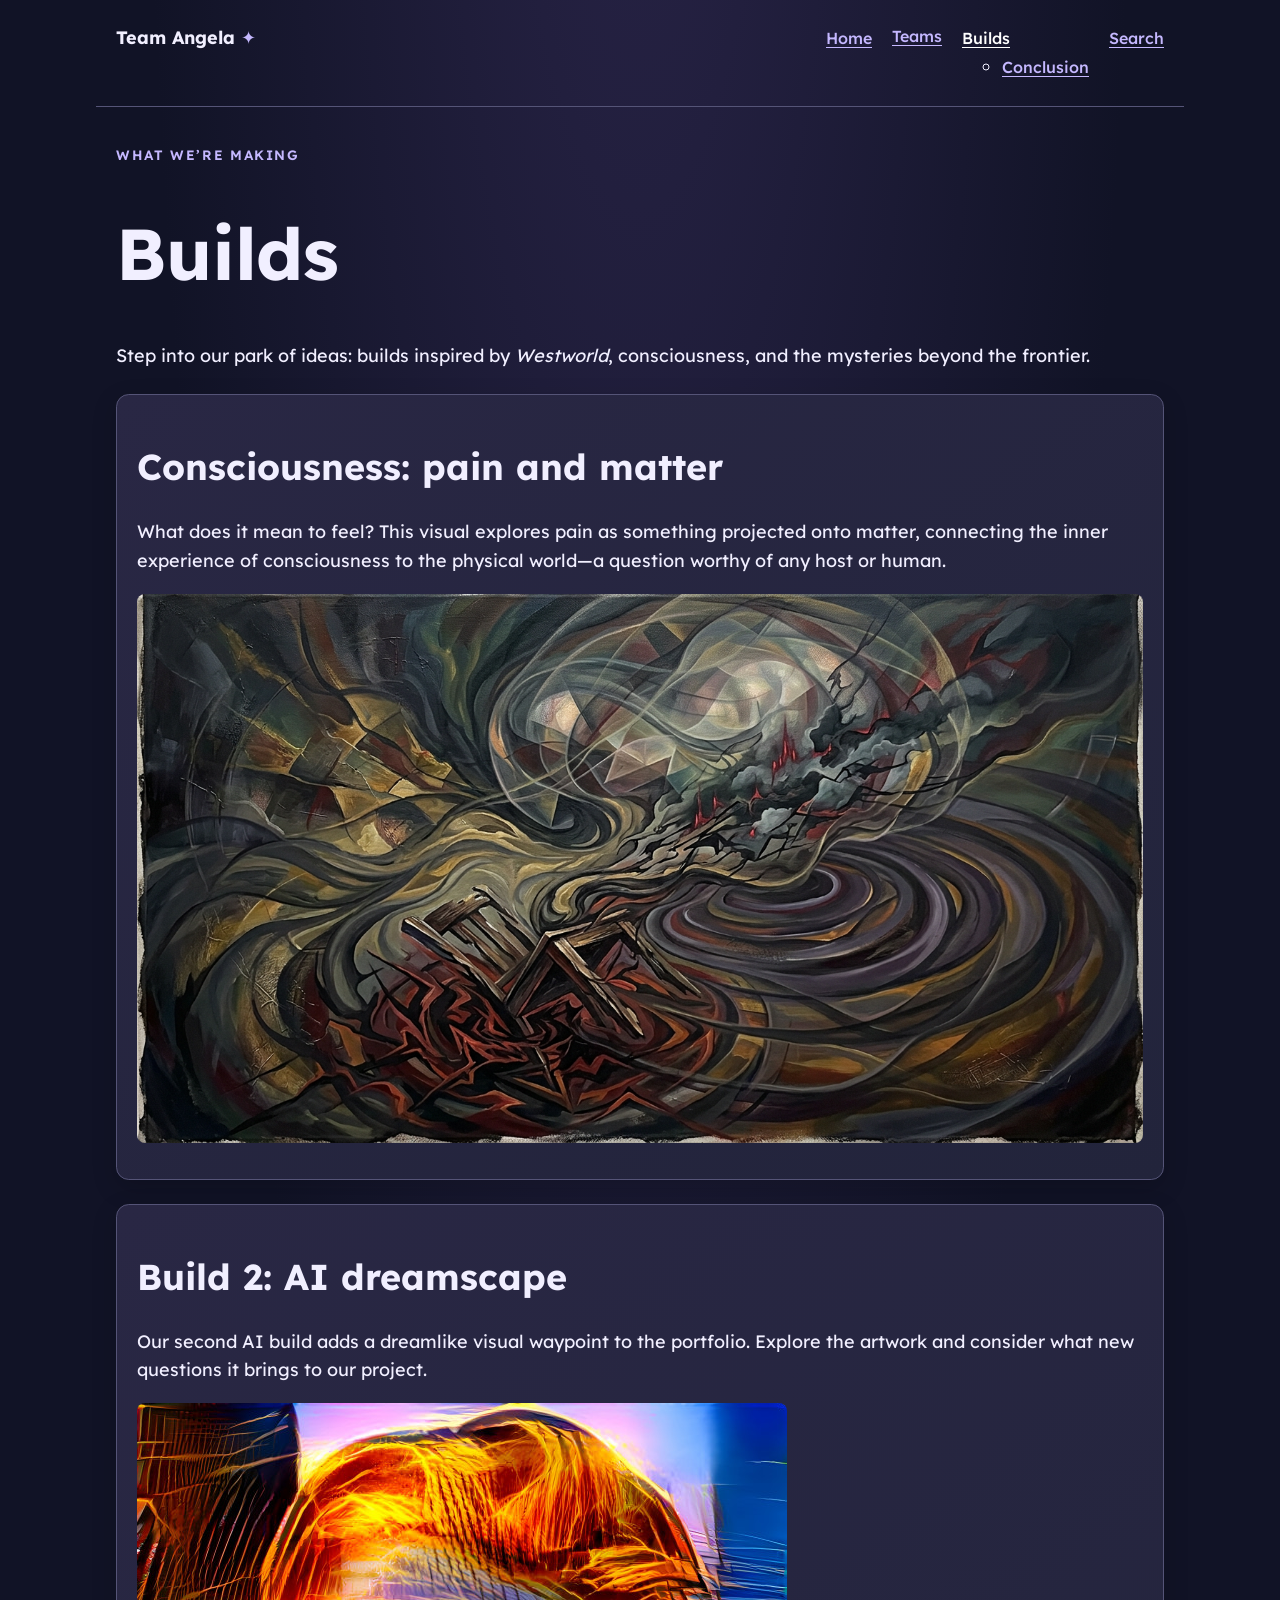
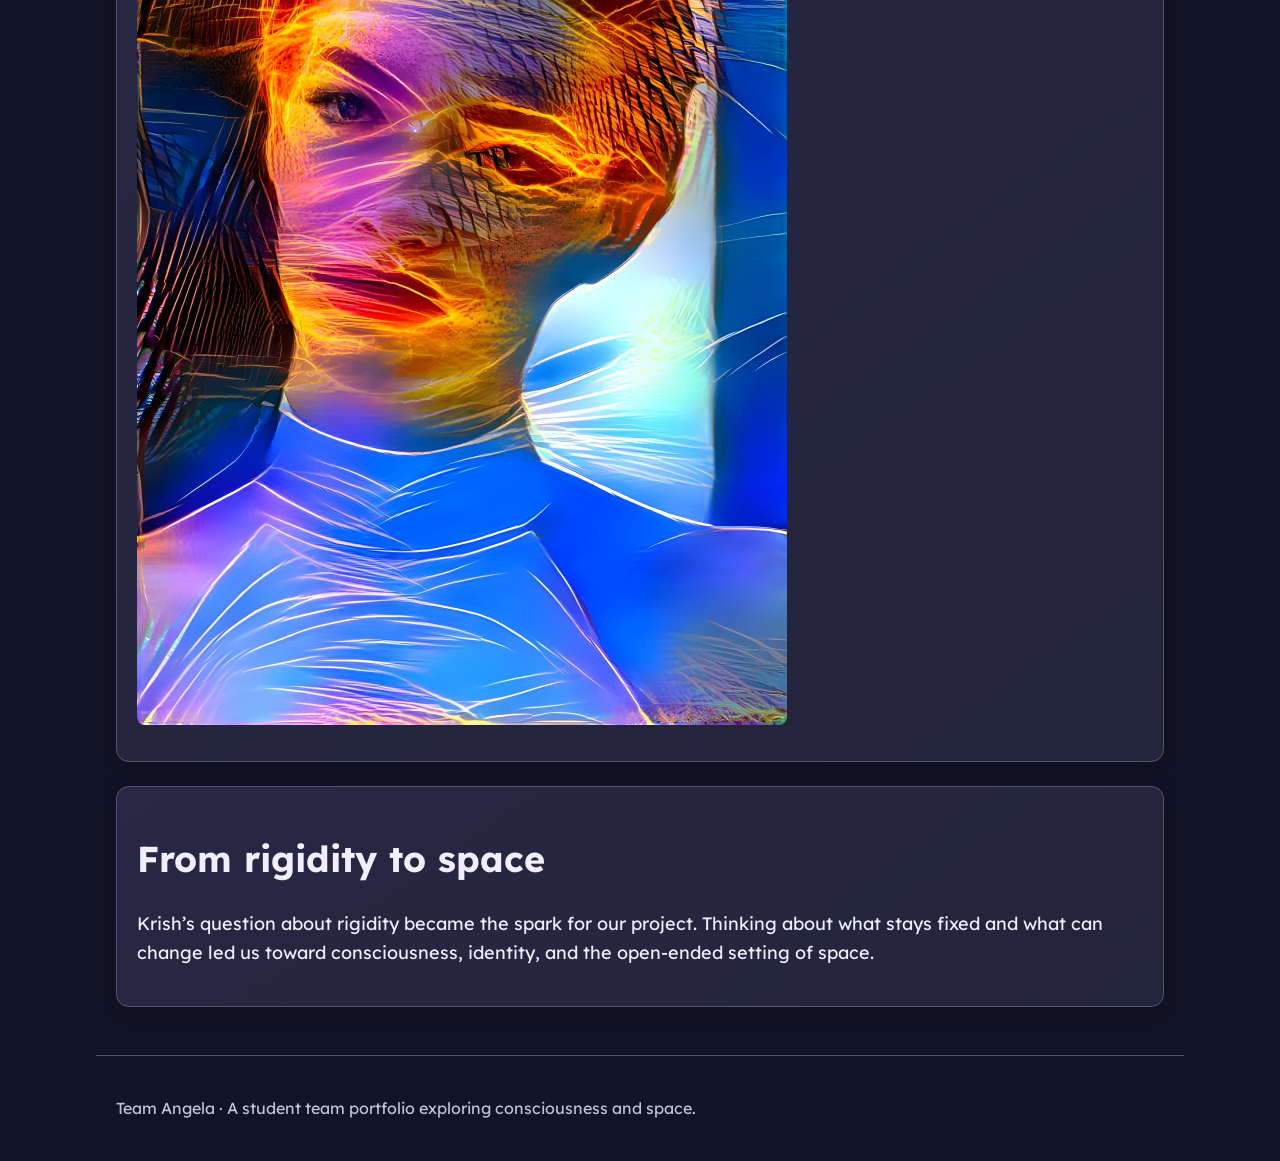
==== commit f7a49b82: "Agent: update builds.html" ====
--- a/builds.html
+++ b/builds.html
@@ -23,7 +23,9 @@
         <li><a href="team/pazona.html">Pazona</a></li>
         <li><a href="team/xie.html">Xie</a></li>
       </ul></li>
-      <li><a href="builds.html" aria-current="page">Builds</a></li>
+      <li class="build-menu"><a href="builds.html" aria-current="page">Builds</a><ul aria-label="Build pages">
+        <li><a href="conclusion.html">Conclusion</a></li>
+      </ul></li>
       <li><a href="search.html">Search</a></li>
     </ul></nav>
   </header>
